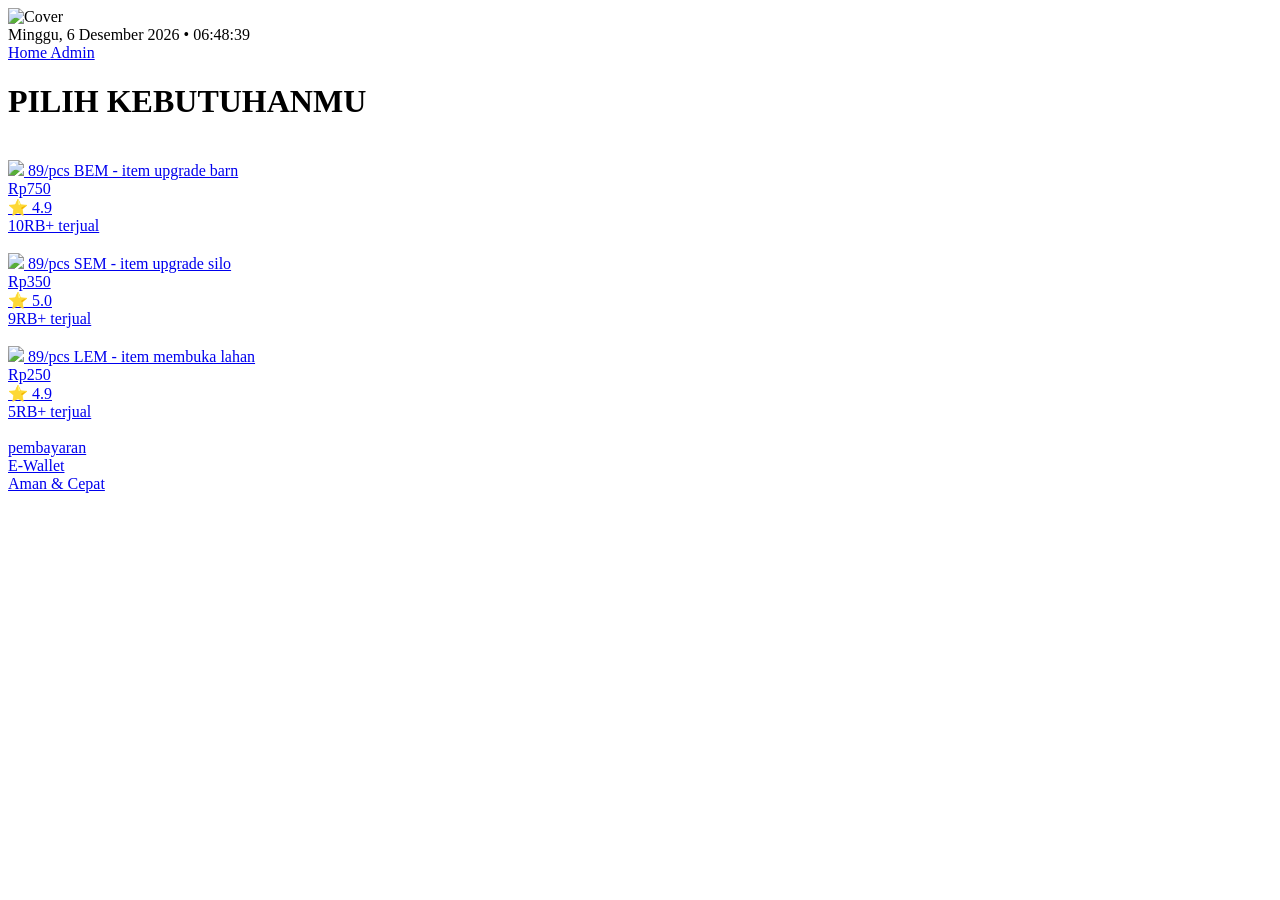
==== index.html @ c1073d57 "Add files via upload" ====
<!DOCTYPE html>
<html lang="id">
  <head>
    <meta charset="UTF-8" />
    <meta name="viewport" content="width=device-width, initial-scale=1.0" />
    <link rel="icon" type="image/x-icon" href="favicon.ico" />

    <title>WARUNG_HAYDAY</title>

    <link rel="stylesheet" href="assets/css/style.css" />

    <!-- FONT -->
    <link rel="preconnect" href="https://fonts.googleapis.com" />
    <link rel="preconnect" href="https://fonts.gstatic.com" crossorigin />

    <link
      href="https://fonts.googleapis.com/css2?family=Poppins:wght@400;500;600;700&display=swap"
      rel="stylesheet"
    />
  </head>

  <body>
    <div class="mobile-frame">
      <!-- COVER -->
      <!-- COVER -->
      <div class="header">
        <img src="assets/images/cover.png" alt="Cover" />
      </div>

      <div class="top-info">
        <div id="waktu"></div>
      </div>

      <!-- NAVBAR -->
      <div class="navbar">
        <a href="index.html" class="nav-btn active"> Home </a>

        <a href="admin.html" class="nav-btn"> Admin </a>
      </div>

      <!-- CONTENT -->
      <div class="content">
        <div class="title">
          <h1>PILIH KEBUTUHANMU</h1>
        </div>

        <div id="loadingPage" class="loading-page">
          📦 Memuat katalog...

          <div class="spinner"></div>
        </div>
        <div id="menuGrid" class="menu-grid" style="display: none">
          <!-- ITEM 1 -->
          <a href="checkout.html?produk=BEM" class="product-card">
            <div class="product-image">
              <img src="assets/images/bem.webp" alt="" />
            </div>

            <div class="product-info">
              <div class="product-name">
                <img src="assets/images/ori.svg" class="mall-badge" />
                89/pcs BEM - item upgrade barn
              </div>

              <div id="hargaBEM" class="product-price">Rp750</div>

              <div class="product-meta">
                <div class="rating-box">⭐ 4.9</div>

                <div>10RB+ terjual</div>
              </div>
            </div>
          </a>

          <!-- ITEM 2 -->
          <a href="checkout.html?produk=SEM" class="product-card">
            <div class="product-image">
              <img src="assets/images/sem.webp" alt="" />
            </div>

            <div class="product-info">
              <div class="product-name">
                <img src="assets/images/ori.svg" class="mall-badge" />
                89/pcs SEM - item upgrade silo
              </div>

              <div id="hargaSEM" class="product-price">Rp350</div>

              <div class="product-meta">
                <div class="rating-box">⭐ 5.0</div>

                <div>9RB+ terjual</div>
              </div>
            </div>
          </a>
          <!-- ITEM 3 -->
          <a href="checkout.html?produk=LEM" class="product-card">
            <div class="product-image">
              <img src="assets/images/lem.webp" alt="" />
            </div>

            <div class="product-info">
              <div class="product-name">
                <img src="assets/images/ori.svg" class="mall-badge" />
                89/pcs LEM - item membuka lahan
              </div>

              <div id="hargaLEM" class="product-price">Rp250</div>

              <div class="product-meta">
                <div class="rating-box">⭐ 4.9</div>

                <div>5RB+ terjual</div>
              </div>
            </div>
          </a>
          <!-- ITEM 4 -->
          <!-- ITEM 4 -->
          <a href="payment.html" class="product-card">
            <div class="product-image">
              <img src="assets/images/paya.png" alt="" />
            </div>

            <div class="product-info">
              <div class="product-name">pembayaran</div>

              <div class="product-price">E-Wallet</div>

              <div class="product-meta">
                <div>Aman & Cepat</div>
              </div>
            </div>
          </a>
        </div>
      </div>
    </div>

    <script>
      const API_URL =
        "https://script.google.com/macros/s/AKfycbzy3Ku4FGpQm0CJTcTv8_jKcerRDlUNhLxXrbm6QeGMrsaIiq7Y0jzTk0Lb9EdSKy8/exec";

      function updateWaktu() {
        const sekarang = new Date();

        const hari = [
          "Minggu",
          "Senin",
          "Selasa",
          "Rabu",
          "Kamis",
          "Jumat",
          "Sabtu",
        ];

        const bulan = [
          "Januari",
          "Februari",
          "Maret",
          "April",
          "Mei",
          "Juni",
          "Juli",
          "Agustus",
          "September",
          "Oktober",
          "November",
          "Desember",
        ];

        const namaHari = hari[sekarang.getDay()];
        const tanggal = sekarang.getDate();
        const namaBulan = bulan[sekarang.getMonth()];
        const tahun = sekarang.getFullYear();

        let jam = sekarang.getHours().toString().padStart(2, "0");
        let menit = sekarang.getMinutes().toString().padStart(2, "0");
        let detik = sekarang.getSeconds().toString().padStart(2, "0");

        document.getElementById("waktu").innerHTML =
          `${namaHari}, ${tanggal} ${namaBulan} ${tahun} • ${jam}:${menit}:${detik}`;
      }

      updateWaktu();

      setInterval(updateWaktu, 1000);

      async function loadHargaProduk() {
        try {
          const res = await fetch(API_URL + "?action=settings");

          const data = await res.json();

          document.getElementById("hargaBEM").innerText =
            "Rp" + Number(data.BEM.harga).toLocaleString("id-ID");

          document.getElementById("hargaSEM").innerText =
            "Rp" + Number(data.SEM.harga).toLocaleString("id-ID");

          document.getElementById("hargaLEM").innerText =
            "Rp" + Number(data.LEM.harga).toLocaleString("id-ID");
          return true;
        } catch (err) {
          console.log("Gagal memuat harga", err);
        }
      }

      async function initPage() {
        await loadHargaProduk();

        document.getElementById("loadingPage").style.display = "none";

        document.getElementById("menuGrid").style.display = "grid";
      }

      initPage();
    </script>
  </body>
</html>
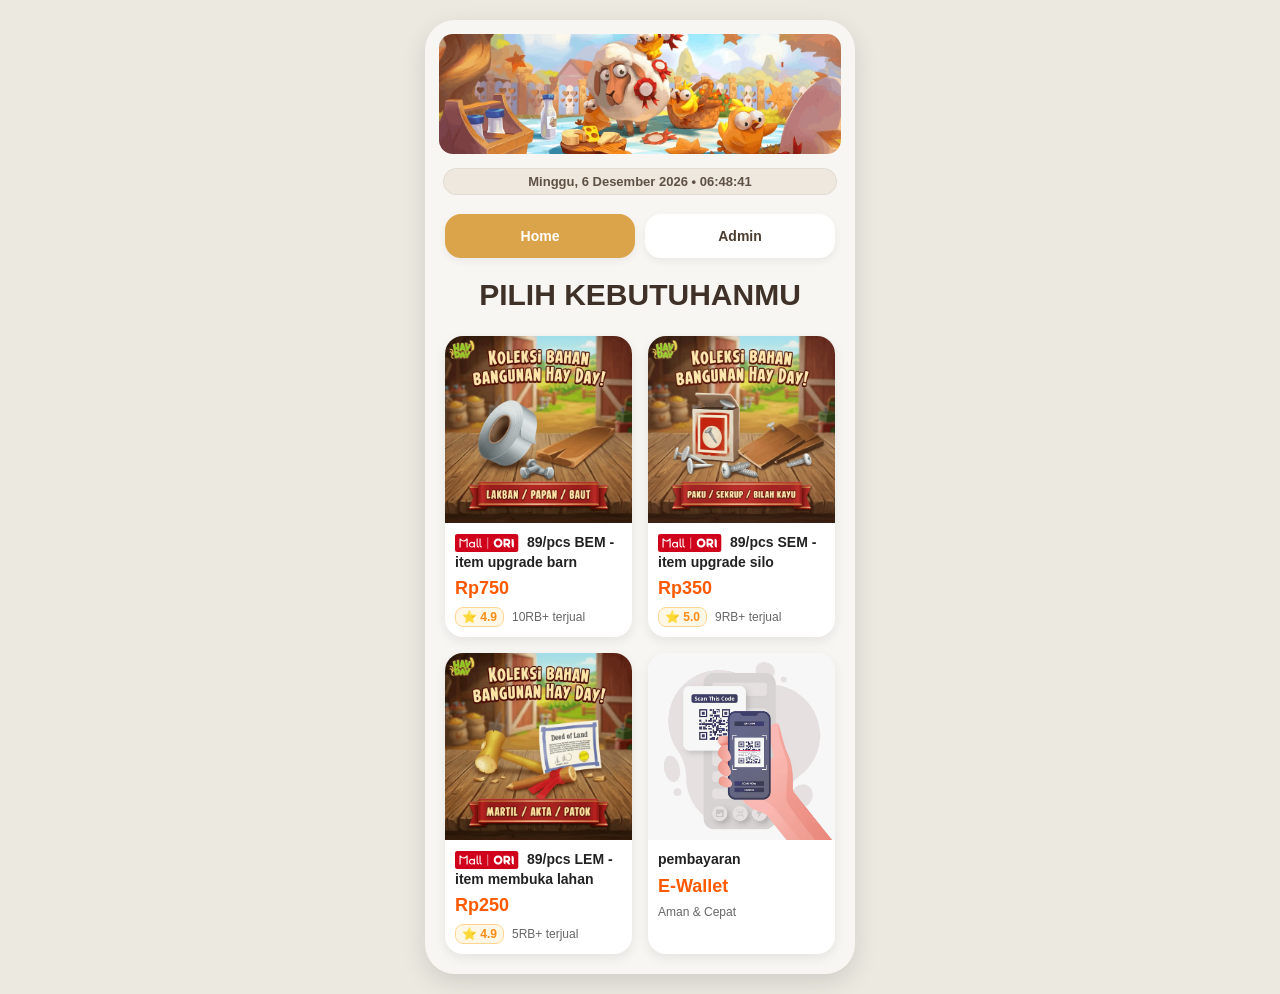
==== commit 9e001caf: "Update index.html" ====
--- a/index.html
+++ b/index.html
@@ -5,7 +5,7 @@
     <meta name="viewport" content="width=device-width, initial-scale=1.0" />
     <link rel="icon" type="image/x-icon" href="favicon.ico" />
 
-    <title>WARUNG_HAYDAY</title>
+    <title>KIOS HAYDAY</title>
 
     <link rel="stylesheet" href="assets/css/style.css" />
 
--- a/assets/css/style.css
+++ b/assets/css/style.css
@@ -0,0 +1,942 @@
+* {
+  margin: 0;
+  padding: 0;
+  box-sizing: border-box;
+}
+
+body {
+  background: #ece9e1;
+  font-family: "Poppins", sans-serif;
+  display: flex;
+  justify-content: center;
+  padding: 20px 10px;
+  min-height: 100vh;
+}
+
+.mobile-frame {
+  width: 100%;
+  max-width: 430px;
+  background: #f8f6f2;
+  border-radius: 30px;
+  overflow: hidden;
+  box-shadow: 0 8px 25px rgba(0, 0, 0, 0.12);
+}
+
+.header {
+  padding: 14px;
+}
+
+.header img {
+  width: 100%;
+  height: 120px;
+  object-fit: cover;
+  border-radius: 14px;
+  display: block;
+}
+
+.content {
+  padding: 20px;
+}
+
+.title {
+  text-align: center;
+  margin-bottom: 24px;
+  font-size: 30px;
+  color: #3f3127;
+  font-weight: 700;
+}
+
+.title h1 {
+  font-size: 30px;
+  color: #3f3127;
+}
+
+.price {
+  margin-top: 4px;
+  font-size: 18px;
+  font-weight: 700;
+  color: #7a5a3d;
+}
+
+.form-group {
+  margin-bottom: 16px;
+}
+
+.form-group label {
+  display: block;
+  margin-bottom: 8px;
+  font-size: 14px;
+  font-weight: 600;
+  color: #4b3d2f;
+}
+
+.input {
+  width: 100%;
+  border: none;
+  background: #fff;
+  border-radius: 18px;
+  padding: 15px;
+  font-size: 15px;
+  outline: none;
+  box-shadow: 0 3px 8px rgba(0, 0, 0, 0.06);
+
+  -webkit-tap-highlight-color: transparent;
+}
+
+textarea {
+  width: 100%;
+  height: 180px;
+  border: none;
+  resize: none;
+  background: #fff;
+  border-radius: 20px;
+  padding: 16px;
+  font-size: 15px;
+  outline: none;
+  box-shadow: 0 3px 8px rgba(0, 0, 0, 0.06);
+  font-family: "Poppins", sans-serif;
+
+  -webkit-tap-highlight-color: transparent;
+}
+
+.button {
+  width: 100%;
+  border: none;
+  background: #e3a43b;
+  color: #fff;
+  font-size: 16px;
+  font-weight: 700;
+  padding: 16px;
+  border-radius: 20px;
+  margin-top: 14px;
+  cursor: pointer;
+
+  -webkit-tap-highlight-color: transparent;
+}
+
+.button:active {
+  transform: scale(0.98);
+}
+
+.notif {
+  position: fixed;
+  bottom: 25px;
+  left: 50%;
+  transform: translateX(-50%) translateY(100px);
+
+  background: #2f2f2f;
+  color: #fff;
+
+  padding: 14px 20px;
+
+  border-radius: 14px;
+
+  font-size: 14px;
+  font-weight: 600;
+
+  opacity: 0;
+
+  transition: 0.3s;
+
+  z-index: 9999;
+}
+
+.notif.show {
+  opacity: 1;
+  transform: translateX(-50%) translateY(0);
+}
+
+/* NAVBAR */
+
+.navbar {
+  display: flex;
+  gap: 10px;
+  padding: 5px 20px 0;
+}
+
+.nav-btn {
+  flex: 1;
+
+  text-decoration: none;
+
+  background: #ffffff;
+
+  color: #4b3d2f;
+
+  text-align: center;
+
+  padding: 14px;
+
+  border-radius: 16px;
+
+  font-size: 14px;
+  font-weight: 600;
+
+  box-shadow: 0 3px 8px rgba(0, 0, 0, 0.06);
+
+  transition: 0.2s;
+}
+
+.nav-btn.active {
+  background: #dca44a;
+  color: #fff;
+}
+
+/* MEMBER */
+
+.member-box {
+  background: #fff;
+  padding: 18px;
+  border-radius: 22px;
+  margin-bottom: 22px;
+  box-shadow: 0 3px 8px rgba(0, 0, 0, 0.06);
+}
+
+.member-title {
+  font-size: 16px;
+  font-weight: 700;
+  color: #3f3127;
+  margin-bottom: 6px;
+}
+
+.member-subtitle {
+  font-size: 13px;
+  color: #7a5a3d;
+  margin-bottom: 16px;
+  line-height: 1.6;
+}
+
+.member-row {
+  display: flex;
+  gap: 10px;
+}
+
+.verify-btn {
+  border: none;
+  background: #dca44a;
+  color: #fff;
+  padding: 0 18px;
+  border-radius: 16px;
+  font-weight: 700;
+  cursor: pointer;
+}
+
+.locked {
+  opacity: 0.45;
+  pointer-events: none;
+}
+
+/* ALERT */
+
+.alert-box {
+  display: none;
+  padding: 14px 16px;
+  border-radius: 18px;
+  margin-bottom: 16px;
+  font-size: 14px;
+  font-weight: 600;
+  line-height: 1.6;
+}
+
+.alert-box.show {
+  display: block;
+}
+
+.alert-success {
+  background: #dff3d8;
+  color: #2e6b2e;
+}
+
+.alert-warning {
+  background: #fff5d6;
+  color: #8a6d1d;
+}
+
+.alert-error {
+  background: #ffdede;
+  color: #a13a3a;
+}
+
+.alert-info {
+  background: #dff2ff;
+  color: #276587;
+}
+/* =========================
+   INDEX PAGE
+========================= */
+
+.top-info {
+  margin: 0 18px 14px;
+
+  background: #efe8de;
+
+  border-radius: 16px;
+
+  padding: 5px 16px;
+
+  display: flex;
+  flex-direction: column;
+
+  justify-content: center;
+  align-items: center;
+
+  gap: 4px;
+
+  border: 1px solid rgba(0, 0, 0, 0.05);
+
+  font-size: 13px;
+  font-weight: 600;
+
+  color: #5f5145;
+
+  text-align: center;
+}
+
+#jam {
+  color: #d28f2c;
+  font-weight: 700;
+  font-size: 18px;
+}
+
+.menu-grid {
+  display: grid;
+  grid-template-columns: 1fr 1fr;
+  gap: 16px;
+}
+
+.product-card {
+  background: #fff;
+  border-radius: 18px;
+  overflow: hidden;
+  box-shadow: 0 4px 12px rgba(0, 0, 0, 0.08);
+  text-decoration: none;
+  color: inherit;
+  transition: 0.2s;
+}
+
+.product-card:hover {
+  transform: translateY(-2px);
+}
+
+.product-image {
+  width: 100%;
+  aspect-ratio: 1/1;
+  overflow: hidden;
+  background: #f5f5f5;
+}
+
+.product-image img {
+  width: 100%;
+  height: 100%;
+  object-fit: cover;
+  display: block;
+}
+
+.product-info {
+  padding: 10px;
+}
+
+.product-name {
+  font-size: 14px;
+  font-weight: 600;
+  line-height: 1.4;
+  color: #222;
+  margin-bottom: 6px;
+
+  display: -webkit-box;
+  -webkit-line-clamp: 2;
+  -webkit-box-orient: vertical;
+  overflow: hidden;
+}
+
+.mall-badge {
+  height: 18px;
+  vertical-align: middle;
+  margin-right: 4px;
+}
+
+.product-price {
+  font-size: 18px;
+  font-weight: 700;
+  color: #ff5a00;
+  margin-bottom: 8px;
+}
+
+.product-meta {
+  display: flex;
+  align-items: center;
+  gap: 8px;
+  font-size: 12px;
+  color: #666;
+}
+
+.rating-box {
+  display: flex;
+  align-items: center;
+  gap: 3px;
+
+  background: #fff7e6;
+  border: 1px solid #ffd591;
+
+  padding: 2px 6px;
+  border-radius: 8px;
+
+  color: #fa8c16;
+  font-weight: 600;
+}
+
+/* =========================
+   ADMIN PAGE
+========================= */
+
+.cover {
+  height: 170px;
+  background: #d8c4a2;
+
+  display: flex;
+  align-items: center;
+  justify-content: center;
+
+  font-size: 26px;
+  font-weight: 700;
+
+  color: #fff;
+}
+
+.order-list {
+  margin-top: 4px;
+  padding: 0 18px 24px;
+}
+
+.empty {
+  text-align: center;
+  opacity: 0.7;
+  padding: 30px;
+  font-size: 15px;
+  font-weight: 600;
+  color: #7a5a3d;
+}
+
+.loading-dots::after {
+  content: "";
+  animation: dots 1.5s infinite;
+}
+
+@keyframes dots {
+  0% {
+    content: "";
+  }
+
+  33% {
+    content: ".";
+  }
+
+  66% {
+    content: "..";
+  }
+
+  100% {
+    content: "...";
+  }
+}
+
+.spinner {
+  width: 40px;
+  height: 40px;
+  margin: 15px auto 0;
+
+  border: 4px solid #e5d5b6;
+  border-top: 4px solid #dca44a;
+
+  border-radius: 50%;
+
+  animation: spin 0.8s linear infinite;
+}
+
+@keyframes spin {
+  from {
+    transform: rotate(0deg);
+  }
+
+  to {
+    transform: rotate(360deg);
+  }
+}
+
+/* SECTION TITLE */
+
+.section-title {
+  font-size: 11px;
+
+  font-weight: 700;
+
+  color: #9b866d;
+
+  margin: 0 20px 10px;
+
+  letter-spacing: 1px;
+
+  text-transform: uppercase;
+}
+
+/* MENU TAB */
+
+.menu-tab {
+  margin: 0 18px 18px;
+
+  background: #efe8de;
+
+  border-radius: 18px;
+
+  display: flex;
+
+  overflow: hidden;
+
+  border: 1px solid rgba(0, 0, 0, 0.05);
+}
+
+/* TAB BUTTON */
+
+.tab-btn {
+  flex: 1;
+
+  border: none;
+
+  background: transparent;
+
+  padding: 12px 8px;
+
+  font-size: 12px;
+  font-weight: 600;
+
+  color: #6a5848;
+
+  cursor: pointer;
+
+  transition: 0.25s;
+}
+
+.tab-btn:not(:last-child) {
+  border-right: 1px solid rgba(0, 0, 0, 0.06);
+}
+
+.tab-btn.active {
+  background: #d7a04c;
+  color: white;
+}
+
+/* NAVIGASI TANGGAL */
+
+.tanggal-nav {
+  display: flex;
+
+  overflow-x: auto;
+
+  margin-bottom: 22px;
+
+  background: #efe8de;
+
+  border-radius: 20px;
+
+  border: 1px solid rgba(0, 0, 0, 0.05);
+
+  scrollbar-width: none;
+
+  -webkit-overflow-scrolling: touch;
+}
+
+.tanggal-nav::-webkit-scrollbar {
+  display: none;
+}
+
+/* BUTTON TANGGAL */
+
+.tanggal-btn {
+  flex: none;
+
+  min-width: 140px;
+
+  border: none;
+
+  background: transparent;
+
+  padding: 16px 20px;
+
+  white-space: nowrap;
+
+  font-size: 15px;
+  font-weight: 700;
+
+  color: #6a5848;
+
+  cursor: pointer;
+
+  transition: 0.25s;
+}
+
+.tanggal-btn:not(:last-child) {
+  border-right: 1px solid rgba(0, 0, 0, 0.06);
+}
+
+.tanggal-btn.active {
+  background: #d7a04c;
+  color: #fff;
+}
+
+/* TXT BOX */
+
+.txt-box {
+  background: #fff;
+
+  border-radius: 24px;
+
+  padding: 18px;
+
+  box-shadow: 0 3px 10px rgba(0, 0, 0, 0.05);
+}
+
+.txt-box textarea {
+  width: 100%;
+
+  min-height: 420px;
+
+  border: none;
+
+  resize: none;
+
+  outline: none;
+
+  background: transparent;
+
+  font-size: 15px;
+
+  line-height: 1.9;
+
+  color: #2f2f2f;
+
+  font-family: "Poppins", sans-serif;
+}
+
+.product-badge {
+  display: inline-block;
+
+  padding: 6px 14px;
+
+  border-radius: 999px;
+
+  font-size: 12px;
+  font-weight: 700;
+
+  color: #fff;
+
+  margin-bottom: 14px;
+}
+
+.badge-bem {
+  background: #dca44a;
+}
+
+.badge-sem {
+  background: #4a8fdc;
+}
+
+.badge-lem {
+  background: #4adc7c;
+}
+
+.copy-btn {
+  width: 100%;
+
+  border: none;
+
+  margin-top: 14px;
+
+  background: #2f2f2f;
+
+  color: #fff;
+
+  padding: 14px;
+
+  border-radius: 16px;
+
+  font-size: 14px;
+  font-weight: 700;
+
+  cursor: pointer;
+}
+
+/* HEADER TEXT */
+
+.header-text {
+  margin: 14px 14px 10px;
+
+  background: linear-gradient(135deg, #dca44a, #b67a1f);
+
+  border-radius: 24px;
+
+  min-height: 77px;
+
+  display: flex;
+  align-items: center;
+  justify-content: center;
+
+  text-align: center;
+
+  padding: 20px;
+
+  color: #fff;
+
+  font-size: 22px;
+  font-weight: 700;
+
+  line-height: 1.7;
+
+  letter-spacing: 1px;
+
+  box-shadow: 0 6px 18px rgba(0, 0, 0, 0.12);
+}
+.total-box {
+  background: #fff;
+  padding: 20px;
+  border-radius: 22px;
+  margin-bottom: 18px;
+  text-align: center;
+  box-shadow: 0 3px 8px rgba(0, 0, 0, 0.06);
+}
+
+.total-label {
+  font-size: 13px;
+  color: #777;
+}
+
+.total-price {
+  font-size: 28px;
+  font-weight: 700;
+  color: #dca44a;
+}
+
+.qris-box {
+  background: #fff;
+  padding: 20px;
+  border-radius: 22px;
+  margin-bottom: 18px;
+  text-align: center;
+  box-shadow: 0 3px 8px rgba(0, 0, 0, 0.06);
+}
+
+.qris-box img {
+  width: 100%;
+  max-width: 280px;
+  border-radius: 12px;
+}
+.button {
+  width: 100%;
+  border: none;
+  background: #25d366;
+  color: #fff;
+  font-size: 16px;
+  font-weight: 700;
+  padding: 16px;
+  border-radius: 20px;
+  margin-top: 14px;
+  cursor: pointer;
+
+  display: flex;
+  align-items: center;
+  justify-content: center;
+  gap: 10px;
+}
+
+.wa-icon {
+  width: 22px;
+  height: 22px;
+}
+.order-card {
+  background: #fff;
+  border-radius: 22px;
+  padding: 18px;
+  margin-bottom: 16px;
+  box-shadow: 0 3px 8px rgba(0, 0, 0, 0.06);
+}
+
+.order-id {
+  font-size: 12px;
+  color: #888;
+  margin-bottom: 8px;
+}
+
+.order-name {
+  font-size: 18px;
+  font-weight: 700;
+  margin-bottom: 10px;
+  color: #3f3127;
+}
+
+.order-info {
+  font-size: 14px;
+  line-height: 1.8;
+  color: #555;
+}
+
+.status-pending {
+  display: inline-block;
+  margin-top: 12px;
+  padding: 6px 12px;
+  border-radius: 999px;
+  background: #ffe3e3;
+  color: #c0392b;
+  font-size: 12px;
+  font-weight: 700;
+}
+
+.status-done {
+  display: inline-block;
+  margin-top: 12px;
+  padding: 6px 12px;
+  border-radius: 999px;
+  background: #dff3d8;
+  color: #2e6b2e;
+  font-size: 12px;
+  font-weight: 700;
+}
+.admin-title {
+  text-align: center;
+  font-size: 16px;
+  font-weight: 700;
+  color: #3f3127;
+  margin-bottom: 0px;
+}
+.back-wrap {
+  padding: 0 20px 15px;
+}
+
+.back-btn:hover {
+  transform: translateY(-2px);
+}
+
+.back-btn:active {
+  transform: scale(0.97);
+}
+.checkout-header {
+  display: flex;
+  align-items: center;
+  gap: 12px;
+
+  margin: 10px;
+}
+
+.checkout-title {
+  flex: 1;
+
+  background: #efe8de;
+
+  border-radius: 18px;
+
+  padding: 14px;
+
+  text-align: center;
+
+  font-size: 16px;
+  font-weight: 700;
+
+  color: #4b3d2f;
+}
+
+.back-btn {
+  width: 60px;
+  height: 60px;
+
+  display: flex;
+  flex-direction: column;
+
+  align-items: center;
+  justify-content: center;
+
+  text-decoration: none;
+
+  background: #fff;
+
+  color: #4b3d2f;
+
+  border-radius: 18px;
+
+  box-shadow: 0 3px 8px rgba(0, 0, 0, 0.06);
+
+  transition: 0.2s;
+}
+
+.back-btn:active {
+  transform: scale(0.96);
+}
+
+.back-arrow {
+  font-size: 22px;
+  font-weight: 700;
+  line-height: 1;
+}
+
+.back-text {
+  font-size: 10px;
+  font-weight: 600;
+  margin-top: 2px;
+}
+.loading-page {
+  text-align: center;
+  padding: 40px 20px;
+  font-size: 15px;
+  font-weight: 600;
+  color: #7a5a3d;
+}
+
+.spinner {
+  width: 40px;
+  height: 40px;
+  margin: 15px auto 0;
+
+  border: 4px solid #e5d5b6;
+  border-top: 4px solid #dca44a;
+
+  border-radius: 50%;
+
+  animation: spin 0.8s linear infinite;
+}
+
+@keyframes spin {
+  from {
+    transform: rotate(0deg);
+  }
+
+  to {
+    transform: rotate(360deg);
+  }
+}
+.logout-btn{
+  width:auto;
+  padding:8px 14px;
+  font-size:12px;
+
+}
+.admin-actions{
+  display:flex;
+  justify-content:flex-end;
+  margin-bottom:12px;
+}
+
+.logout-wrap{
+  display:flex;
+  justify-content:flex-end;
+  margin-top:10px;
+}
+
+.admin-header{
+  display:flex;
+  align-items:center;
+  justify-content:space-between;
+}
+
+.logout-icon{
+  border:none;
+  background:none;
+  font-size:22px;
+  cursor:pointer;
+}
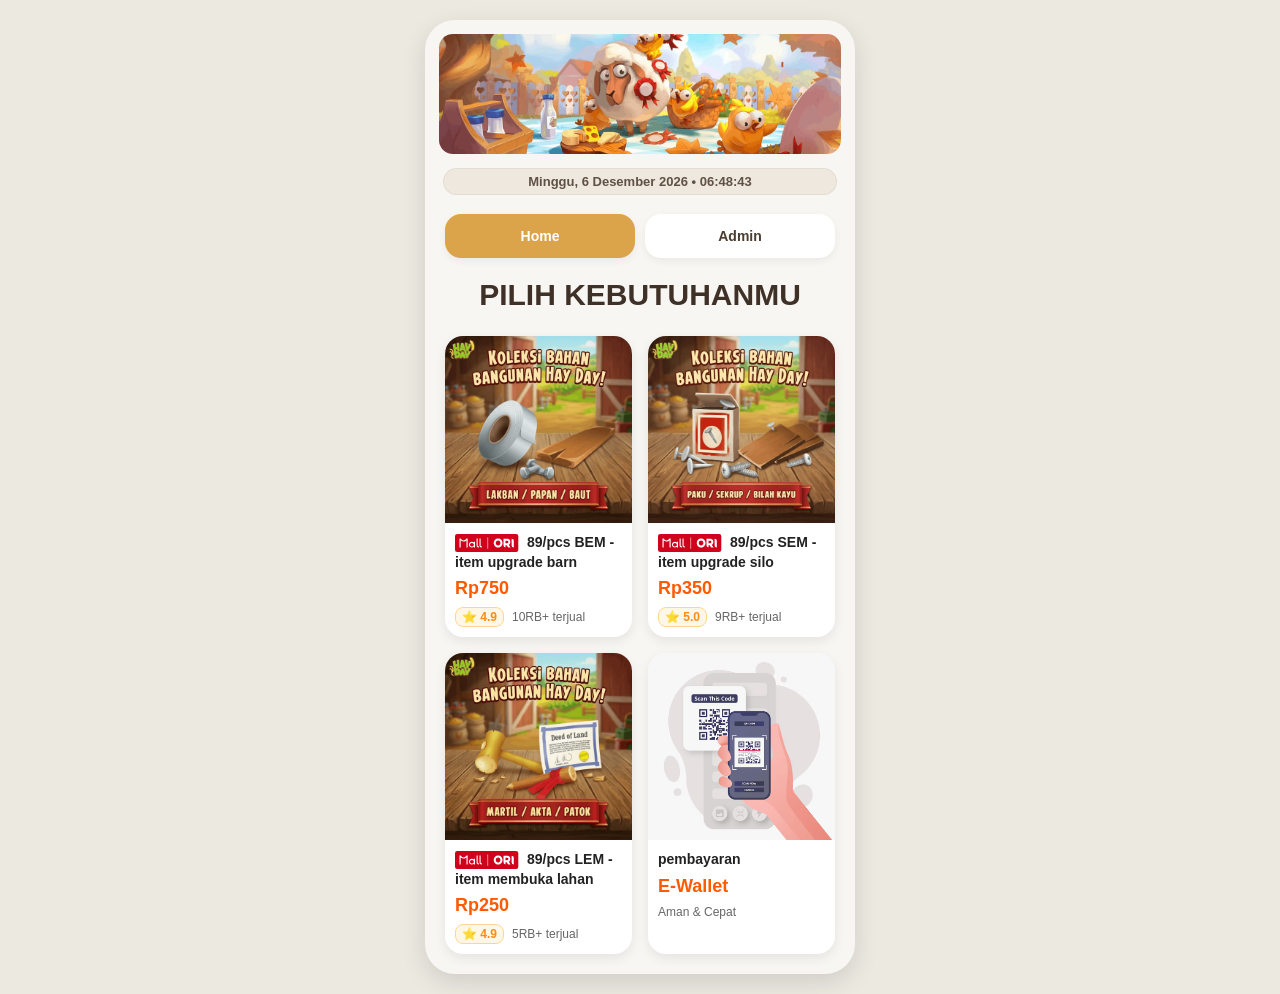
==== commit 8b6dd5cf: "Update index.html" ====
--- a/index.html
+++ b/index.html
@@ -3,7 +3,7 @@
   <head>
     <meta charset="UTF-8" />
     <meta name="viewport" content="width=device-width, initial-scale=1.0" />
-    <link rel="icon" type="image/x-icon" href="favicon.ico" />
+    <link rel="icon" type="image/x-icon" href="assets/images/favicon.ico" />
 
     <title>KIOS HAYDAY</title>
 
